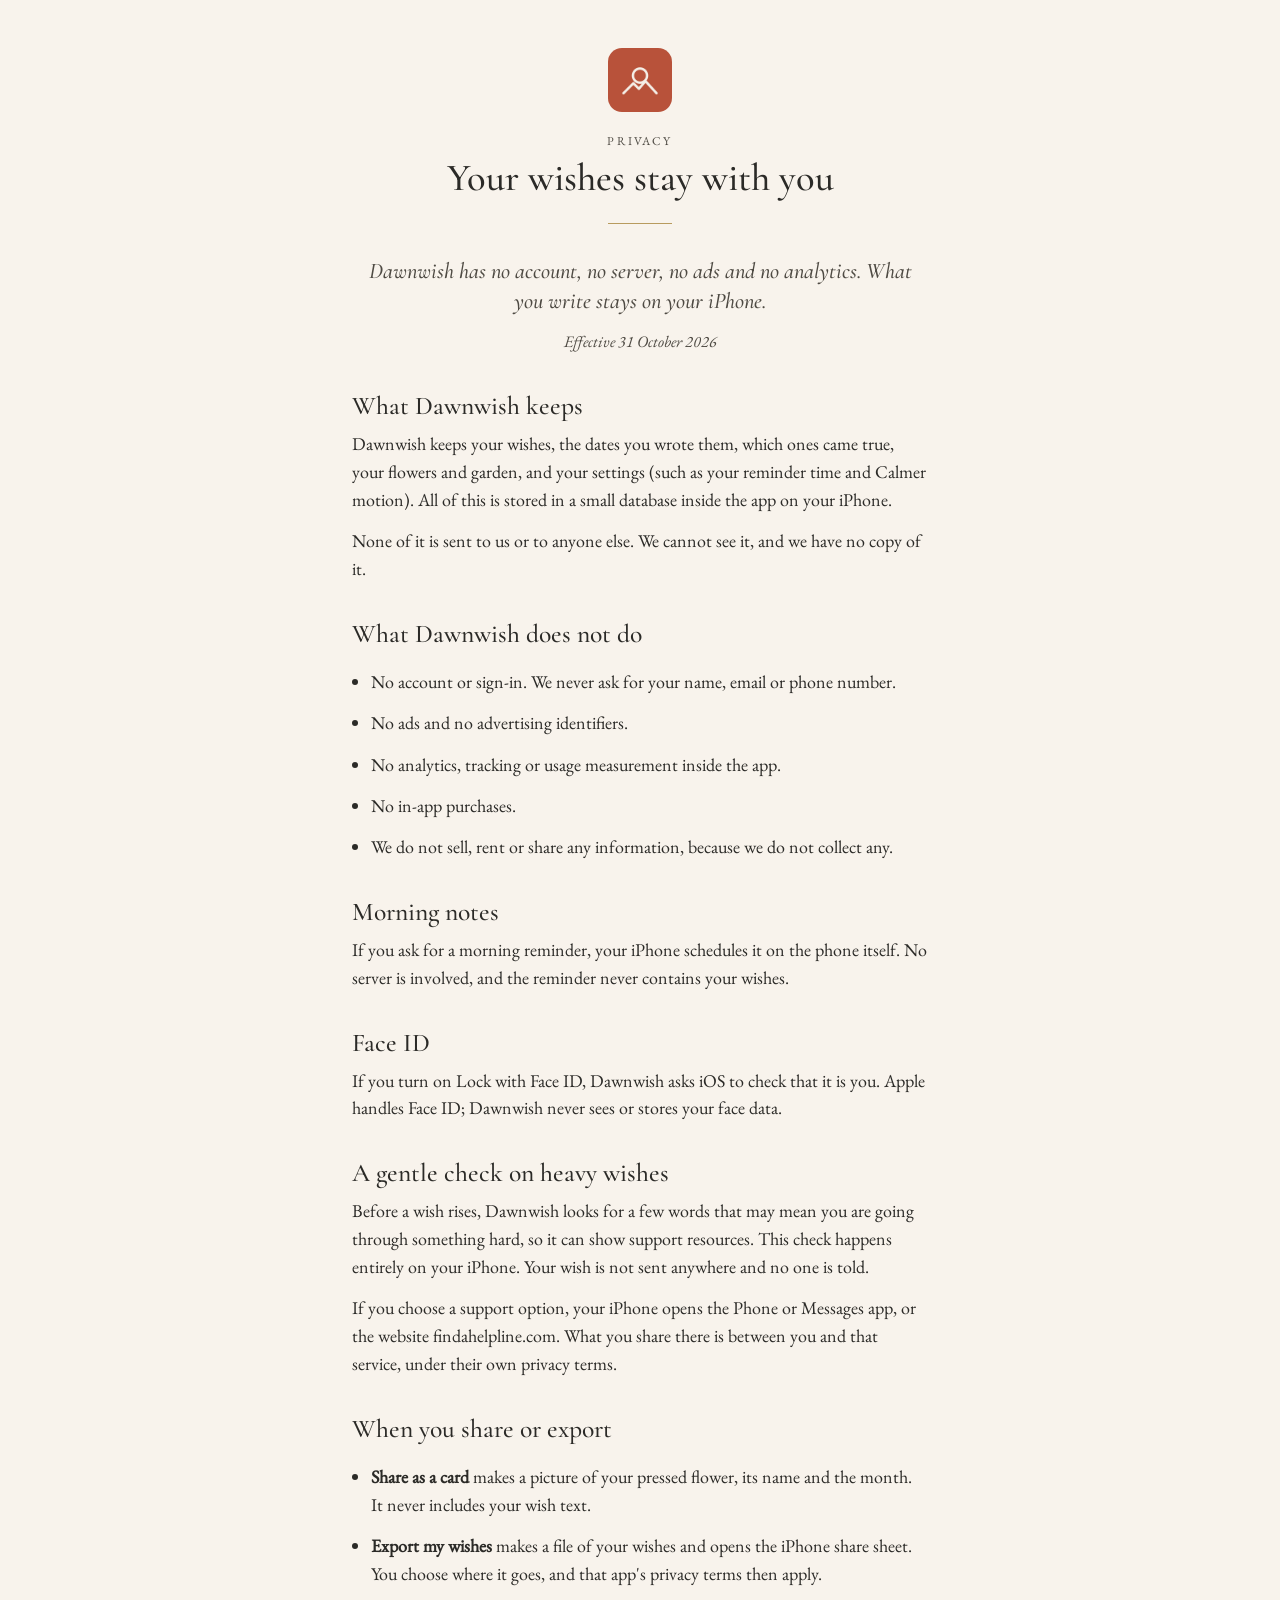
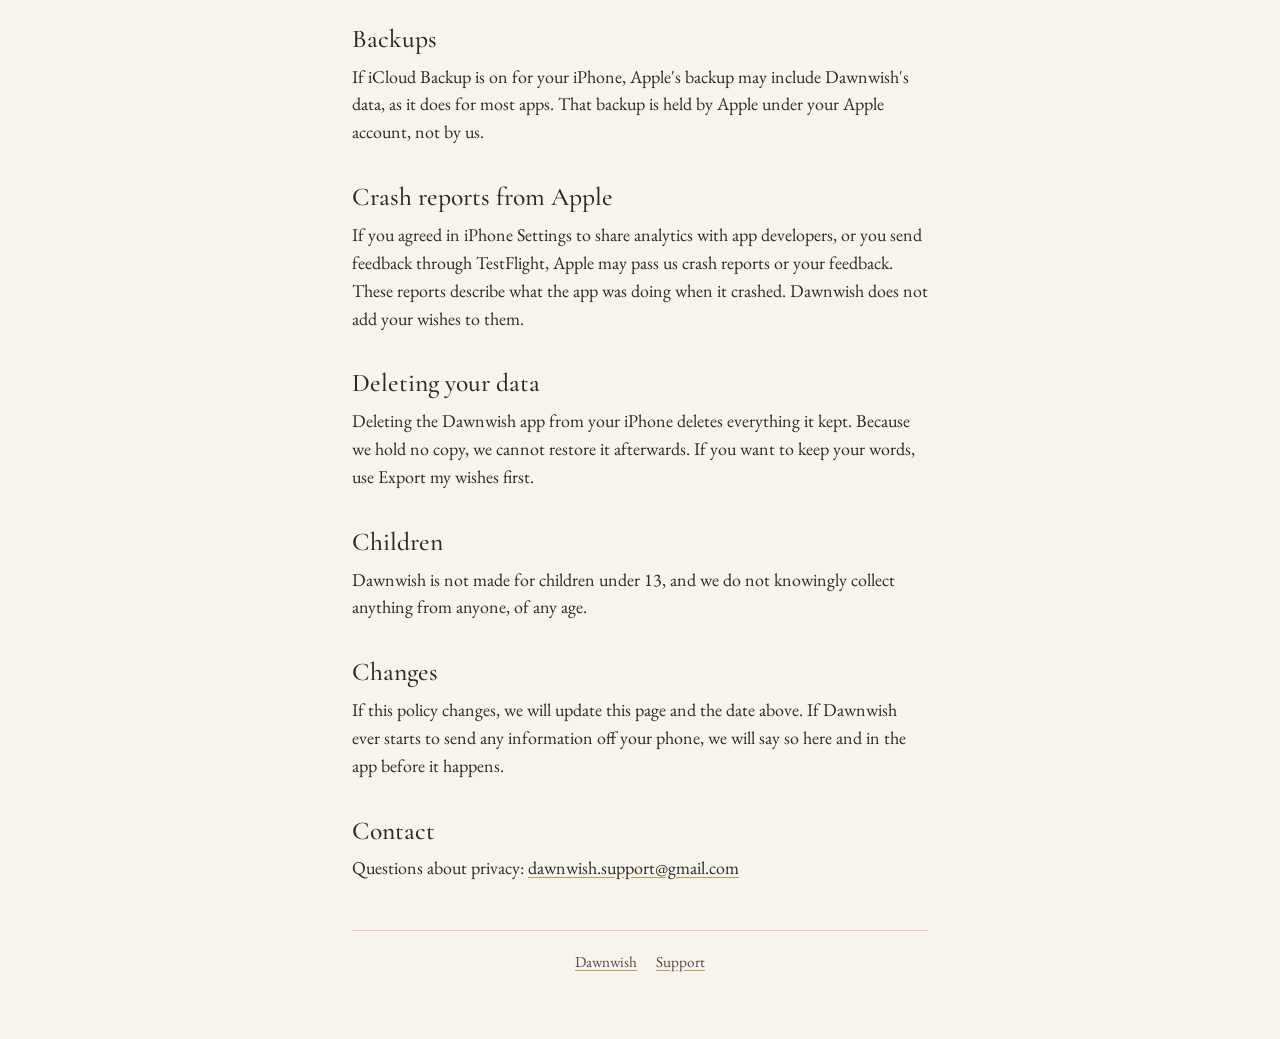
==== privacy.html @ 0c04415c "Add privacy and support pages" ====
<!doctype html>
<html lang="en">
<head>
  <meta charset="utf-8">
  <meta name="viewport" content="width=device-width, initial-scale=1">
  <title>Dawnwish Privacy Policy</title>
  <meta name="description" content="How Dawnwish handles your wishes: they stay on your iPhone.">
  <link rel="icon" href="icon.png">
  <link rel="stylesheet" href="style.css">
</head>
<body>
<main>
  <img class="seal" src="icon.png" alt="">
  <p class="eyebrow">Privacy</p>
  <h1>Your wishes stay with you</h1>
  <hr class="ornament">

  <p class="lead">Dawnwish has no account, no server, no ads and no analytics. What you write stays on your iPhone.</p>
  <p class="meta">Effective 31 October 2026</p>

  <h2>What Dawnwish keeps</h2>
  <p>Dawnwish keeps your wishes, the dates you wrote them, which ones came true, your flowers and garden, and your settings (such as your reminder time and Calmer motion). All of this is stored in a small database inside the app on your iPhone.</p>
  <p>None of it is sent to us or to anyone else. We cannot see it, and we have no copy of it.</p>

  <h2>What Dawnwish does not do</h2>
  <ul>
    <li>No account or sign-in. We never ask for your name, email or phone number.</li>
    <li>No ads and no advertising identifiers.</li>
    <li>No analytics, tracking or usage measurement inside the app.</li>
    <li>No in-app purchases.</li>
    <li>We do not sell, rent or share any information, because we do not collect any.</li>
  </ul>

  <h2>Morning notes</h2>
  <p>If you ask for a morning reminder, your iPhone schedules it on the phone itself. No server is involved, and the reminder never contains your wishes.</p>

  <h2>Face ID</h2>
  <p>If you turn on Lock with Face ID, Dawnwish asks iOS to check that it is you. Apple handles Face ID; Dawnwish never sees or stores your face data.</p>

  <h2>A gentle check on heavy wishes</h2>
  <p>Before a wish rises, Dawnwish looks for a few words that may mean you are going through something hard, so it can show support resources. This check happens entirely on your iPhone. Your wish is not sent anywhere and no one is told.</p>
  <p>If you choose a support option, your iPhone opens the Phone or Messages app, or the website findahelpline.com. What you share there is between you and that service, under their own privacy terms.</p>

  <h2>When you share or export</h2>
  <ul>
    <li><strong>Share as a card</strong> makes a picture of your pressed flower, its name and the month. It never includes your wish text.</li>
    <li><strong>Export my wishes</strong> makes a file of your wishes and opens the iPhone share sheet. You choose where it goes, and that app's privacy terms then apply.</li>
  </ul>

  <h2>Backups</h2>
  <p>If iCloud Backup is on for your iPhone, Apple's backup may include Dawnwish's data, as it does for most apps. That backup is held by Apple under your Apple account, not by us.</p>

  <h2>Crash reports from Apple</h2>
  <p>If you agreed in iPhone Settings to share analytics with app developers, or you send feedback through TestFlight, Apple may pass us crash reports or your feedback. These reports describe what the app was doing when it crashed. Dawnwish does not add your wishes to them.</p>

  <h2>Deleting your data</h2>
  <p>Deleting the Dawnwish app from your iPhone deletes everything it kept. Because we hold no copy, we cannot restore it afterwards. If you want to keep your words, use Export my wishes first.</p>

  <h2>Children</h2>
  <p>Dawnwish is not made for children under 13, and we do not knowingly collect anything from anyone, of any age.</p>

  <h2>Changes</h2>
  <p>If this policy changes, we will update this page and the date above. If Dawnwish ever starts to send any information off your phone, we will say so here and in the app before it happens.</p>

  <h2>Contact</h2>
  <p>Questions about privacy: <a href="mailto:dawnwish.support@gmail.com">dawnwish.support@gmail.com</a></p>

  <footer>
    <a href="index.html">Dawnwish</a>
    <a href="support.html">Support</a>
  </footer>
</main>
</body>
</html>
---- style.css ----
/* Dawnwish public pages: privacy and support. Colours and fonts follow src/theme/tokens.ts. */

@font-face { font-family: "Cormorant Garamond"; font-weight: 500; font-style: normal; font-display: swap; src: url("fonts/CormorantGaramond_500Medium.ttf") format("truetype"); }
@font-face { font-family: "Cormorant Garamond"; font-weight: 500; font-style: italic; font-display: swap; src: url("fonts/CormorantGaramond_500Medium_Italic.ttf") format("truetype"); }
@font-face { font-family: "EB Garamond"; font-weight: 400; font-style: normal; font-display: swap; src: url("fonts/EBGaramond_400Regular.ttf") format("truetype"); }
@font-face { font-family: "EB Garamond"; font-weight: 400; font-style: italic; font-display: swap; src: url("fonts/EBGaramond_400Regular_Italic.ttf") format("truetype"); }

:root {
  --paper: #F8F3EC;
  --card: #FBF6EC;
  --ink: #2B2A27;
  --ink-soft: #4E4A43;
  --gold: #B89B5E;
  --hairline: #DCD3C3;
  --display: "Cormorant Garamond", Georgia, serif;
  --body: "EB Garamond", Georgia, serif;
}

* { box-sizing: border-box; }

html { -webkit-text-size-adjust: 100%; }

body {
  margin: 0;
  background: var(--paper);
  color: var(--ink);
  font-family: var(--body);
  font-size: 1.125rem;
  line-height: 1.55;
}

main {
  max-width: 38rem;
  margin: 0 auto;
  padding: 3rem 1rem 4rem;
}

.seal { display: block; width: 64px; height: 64px; margin: 0 auto 1.25rem; border-radius: 14px; }

.eyebrow {
  margin: 0;
  text-align: center;
  font-size: 0.75rem;
  letter-spacing: 0.18em;
  text-transform: uppercase;
  color: var(--ink-soft);
}

h1 {
  margin: 0.4rem 0 0;
  text-align: center;
  font-family: var(--display);
  font-weight: 500;
  font-size: 2.4rem;
  line-height: 1.1;
}

.ornament { display: block; width: 4rem; height: 1px; margin: 1.5rem auto 2rem; background: var(--gold); border: 0; }

.lead {
  text-align: center;
  font-family: var(--display);
  font-style: italic;
  font-size: 1.4rem;
  line-height: 1.35;
  color: var(--ink-soft);
}

h2 {
  margin: 2.25rem 0 0.5rem;
  font-family: var(--display);
  font-weight: 500;
  font-size: 1.6rem;
  line-height: 1.2;
}

p, li { margin: 0 0 0.85rem; }
ul { padding-left: 1.2rem; }

a { color: var(--ink); text-decoration-color: var(--gold); text-underline-offset: 0.18em; }

.card {
  margin: 1.5rem 0;
  padding: 1.1rem 1.25rem;
  background: var(--card);
  border: 1px solid var(--hairline);
  border-radius: 6px;
}
.card p:last-child { margin-bottom: 0; }

.meta { color: var(--ink-soft); font-style: italic; font-size: 1rem; text-align: center; }

footer {
  margin-top: 3rem;
  padding-top: 1.25rem;
  border-top: 1px solid var(--hairline);
  text-align: center;
  font-size: 0.95rem;
  color: var(--ink-soft);
}
footer a { margin: 0 0.5rem; color: var(--ink-soft); }
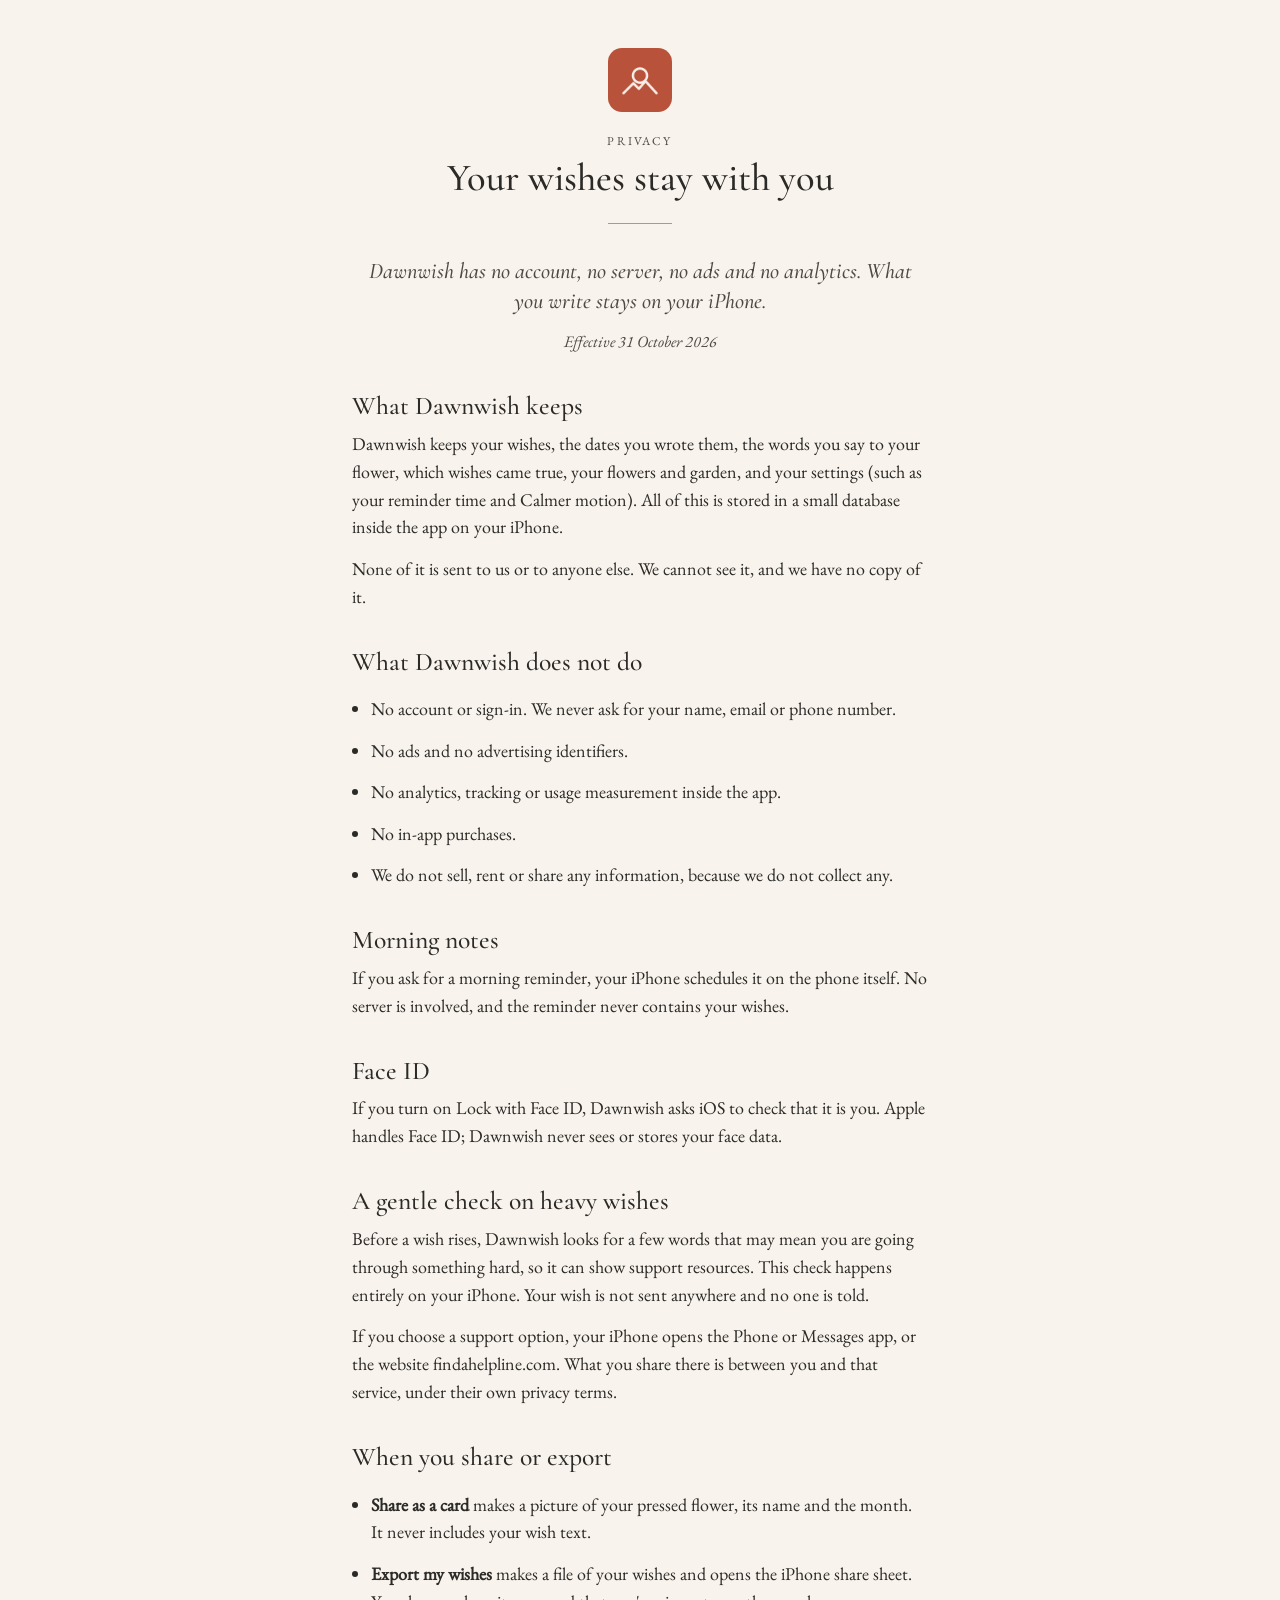
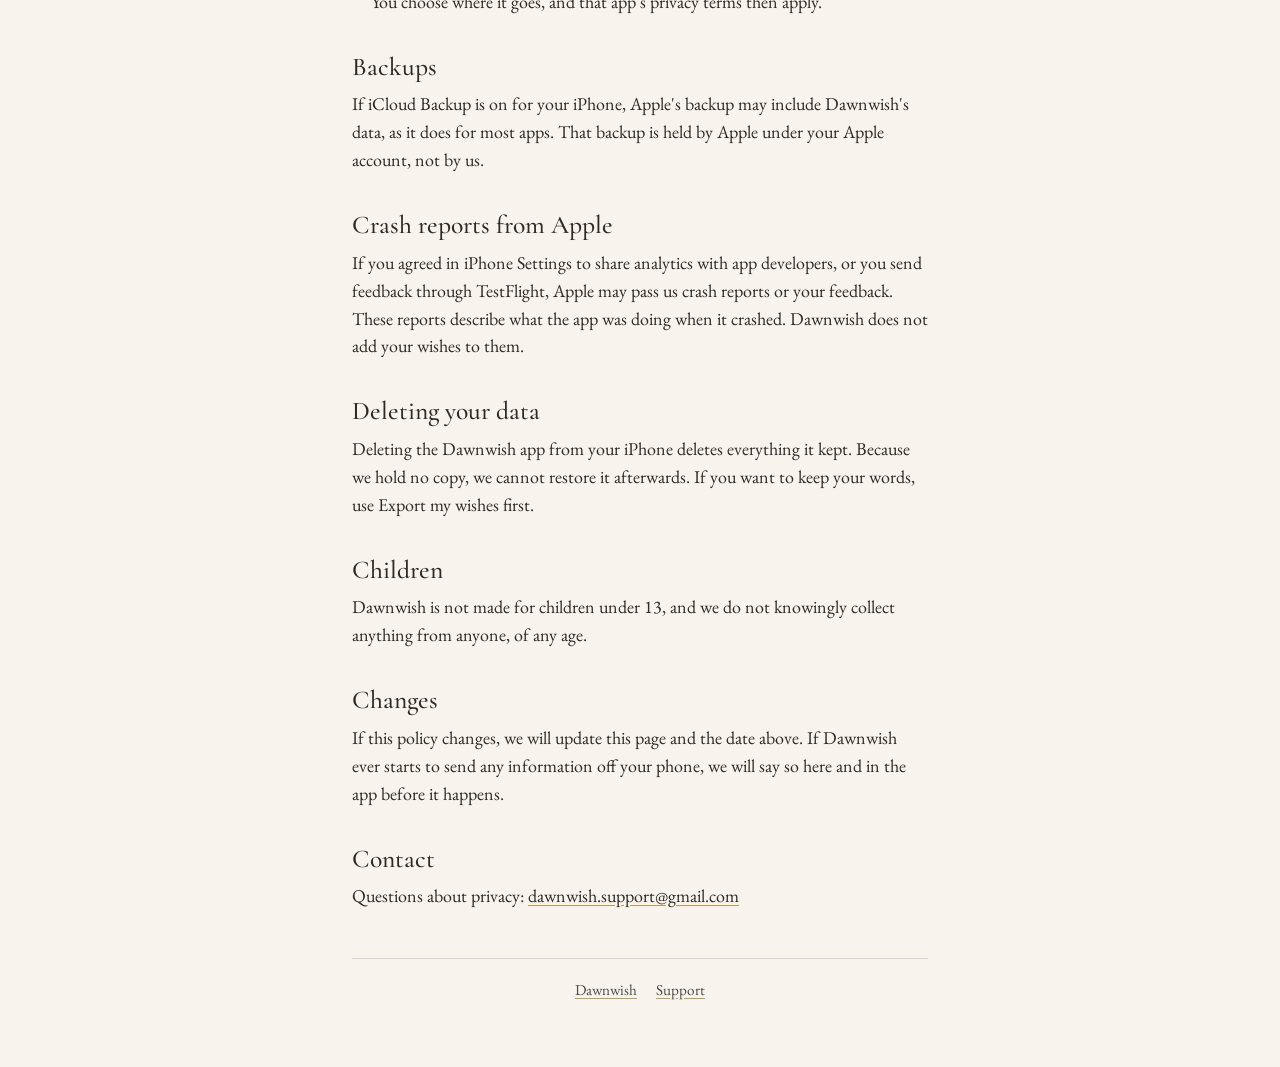
==== commit 36f157b3: "Add files via upload" ====
--- a/privacy.html
+++ b/privacy.html
@@ -19,7 +19,7 @@
   <p class="meta">Effective 31 October 2026</p>
 
   <h2>What Dawnwish keeps</h2>
-  <p>Dawnwish keeps your wishes, the dates you wrote them, which ones came true, your flowers and garden, and your settings (such as your reminder time and Calmer motion). All of this is stored in a small database inside the app on your iPhone.</p>
+  <p>Dawnwish keeps your wishes, the dates you wrote them, the words you say to your flower, which wishes came true, your flowers and garden, and your settings (such as your reminder time and Calmer motion). All of this is stored in a small database inside the app on your iPhone.</p>
   <p>None of it is sent to us or to anyone else. We cannot see it, and we have no copy of it.</p>
 
   <h2>What Dawnwish does not do</h2>
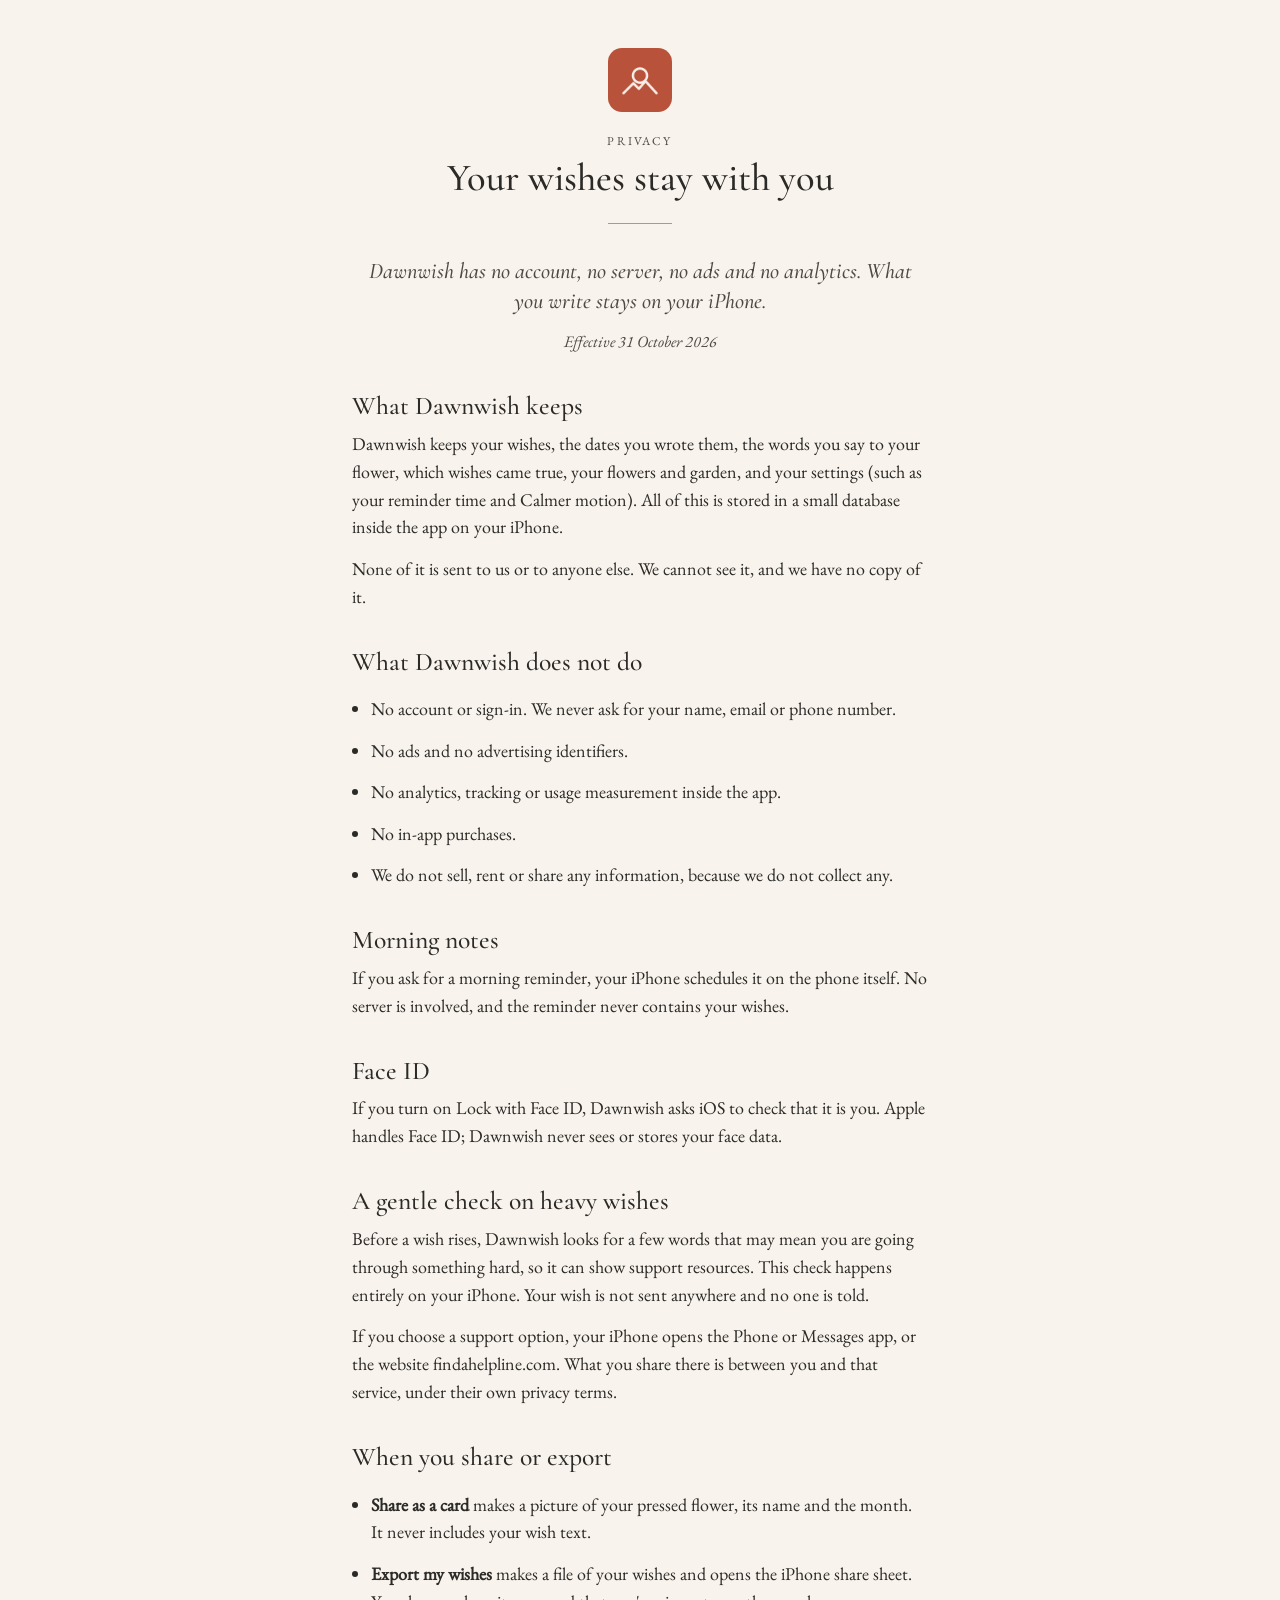
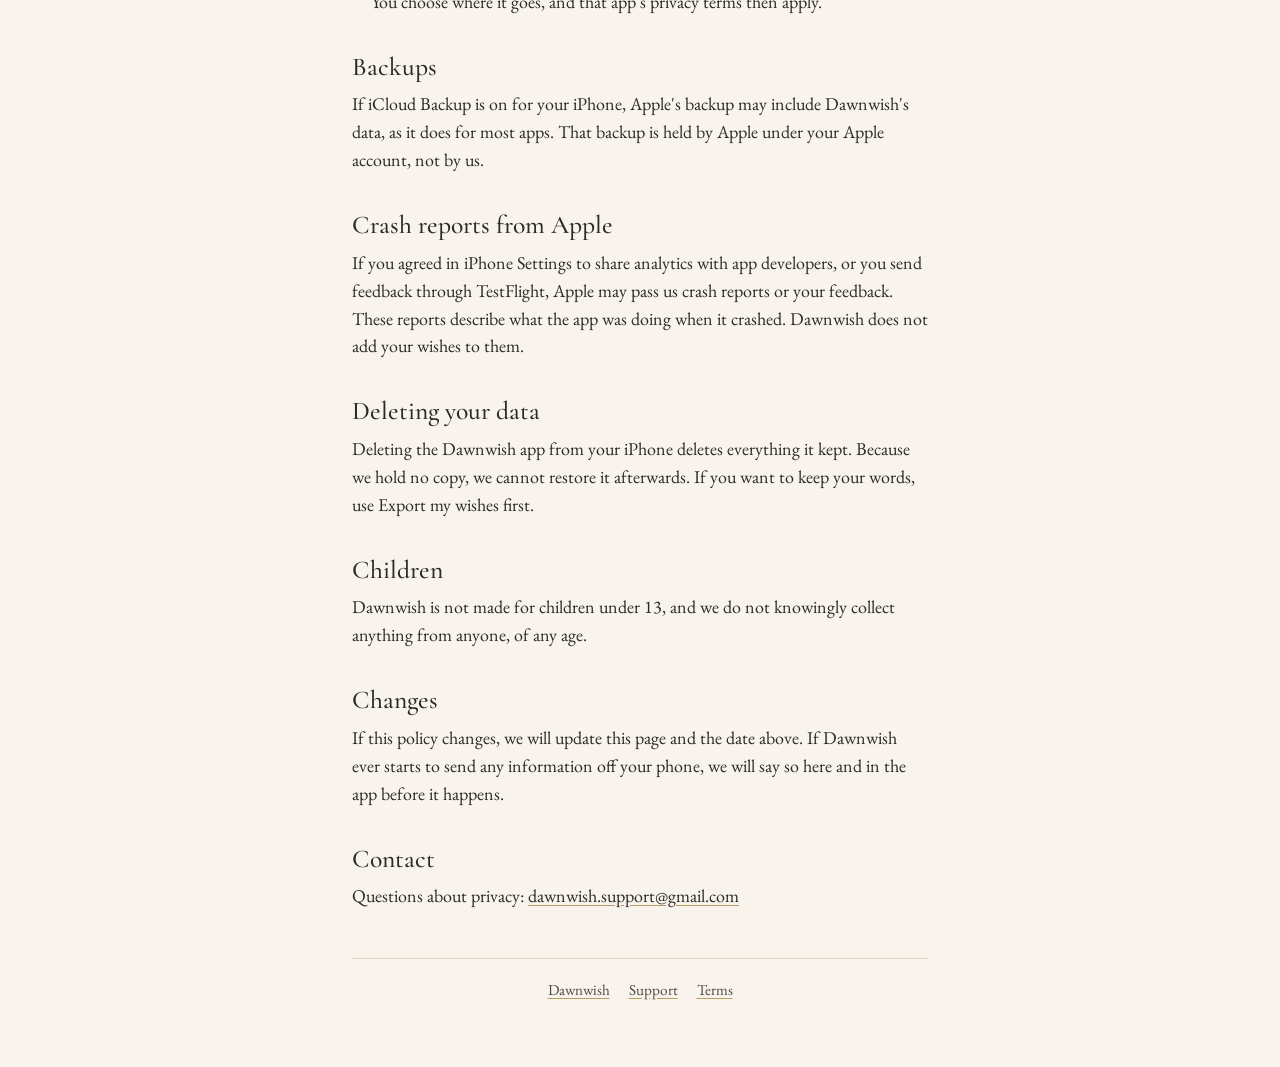
==== commit 92fcd85b: "Add Terms of use and footer links" ====
--- a/privacy.html
+++ b/privacy.html
@@ -68,6 +68,7 @@
   <footer>
     <a href="index.html">Dawnwish</a>
     <a href="support.html">Support</a>
+    <a href="terms.html">Terms</a>
   </footer>
 </main>
 </body>
